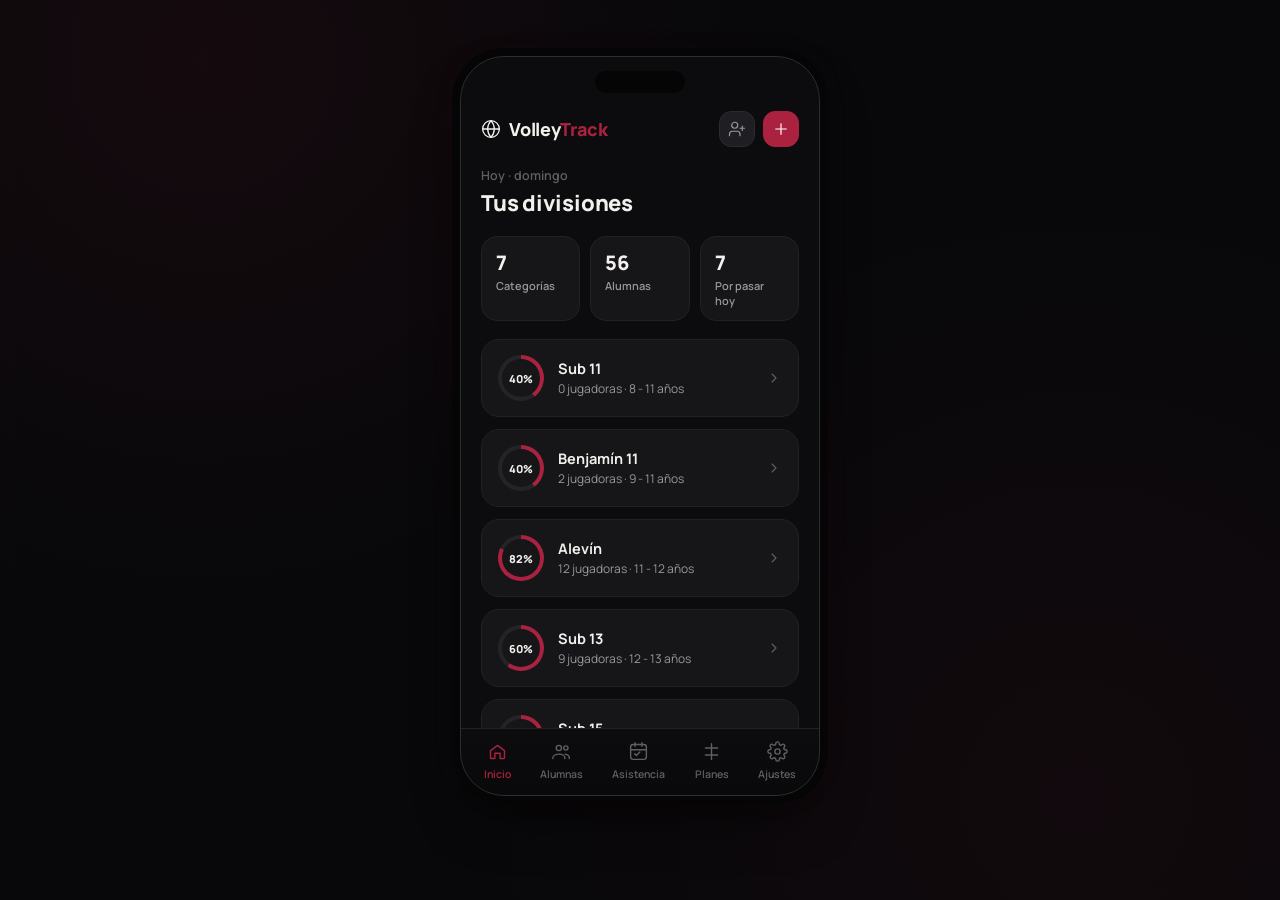
==== android/app/src/main/assets/index.html @ 8ef8320d "feat: setup VolleyTrack web app and Android APK build with GitHub Actions" ====
<!DOCTYPE html>
<html lang="es">
<head>
  <meta charset="UTF-8" />
  <meta name="viewport" content="width=device-width, initial-scale=1.0, maximum-scale=1.0, user-scalable=no, viewport-fit=cover" />
  <title>VolleyTrack — Control de Vóley</title>
  
  <meta name="theme-color" content="#0c0c0e" />
  <meta name="apple-mobile-web-app-capable" content="yes" />
  <meta name="apple-mobile-web-app-status-bar-style" content="black-translucent" />
  <meta name="mobile-web-app-capable" content="yes" />
  <meta name="application-name" content="VolleyTrack" />

  <!-- Google Fonts: Manrope -->
  <link rel="preconnect" href="https://fonts.googleapis.com">
  <link rel="preconnect" href="https://fonts.gstatic.com" crossorigin>
  <link href="https://fonts.googleapis.com/css2?family=Manrope:wght@400;500;600;700;800&display=swap" rel="stylesheet">

  <link rel="manifest" href="manifest.json?v=4" />
  <link rel="icon" type="image/svg+xml" href="data:image/svg+xml,<svg xmlns='http://www.w3.org/2000/svg' viewBox='0 0 100 100'><circle cx='50' cy='50' r='48' fill='%23aa223f'/><circle cx='50' cy='50' r='38' fill='none' stroke='%23ffffff' stroke-width='6'/><path d='M20,50 Q50,20 80,50' fill='none' stroke='%23ffffff' stroke-width='5'/><path d='M20,50 Q50,80 80,50' fill='none' stroke='%23ffffff' stroke-width='5'/></svg>" />

  <!-- Estilos con versionado anti-caché v4 -->
  <link rel="stylesheet" href="css/styles.css?v=4" />
</head>
<body>
  <div class="phone" id="appRoot">
    <!-- Notch y Statusbar del diseño -->
    <div class="notch"></div>
    <div class="statusbar"></div>

    <!-- Topbar -->
    <header class="app-topbar">
      <div class="topbar-brand">
        <svg class="icon brand-svg-icon" viewBox="0 0 24 24"><circle cx="12" cy="12" r="10"/><path d="M12 2a15.3 15.3 0 0 1 4 10 15.3 15.3 0 0 1-4 10 15.3 15.3 0 0 1-4-10 15.3 15.3 0 0 1 4-10z"/><path d="M2 12h20"/></svg>
        <div>Volley<span>Track</span></div>
      </div>
      <div class="topbar-actions">
        <button class="top-action-btn" id="btnQuickAddAlumna" title="Añadir Alumna">
          <svg class="icon" viewBox="0 0 24 24" width="18" height="18"><path d="M16 21v-2a4 4 0 0 0-4-4H6a4 4 0 0 0-4 4v2"/><circle cx="9" cy="7" r="4"/><line x1="19" y1="8" x2="19" y2="14"/><line x1="22" y1="11" x2="16" y2="11"/></svg>
        </button>
        <button class="top-action-btn highlight" id="btnNewDivisionHeader" title="Nueva Sub / Categoría">
          <svg class="icon" viewBox="0 0 24 24" width="18" height="18"><line x1="12" y1="5" x2="12" y2="19"/><line x1="5" y1="12" x2="19" y2="12"/></svg>
        </button>
      </div>
    </header>

    <!-- Main Content View -->
    <main class="app-content" id="appContent">
      <!-- Contenido dinámico renderizado por app.js -->
    </main>

    <!-- Bottom Nav -->
    <nav class="bottom-nav">
      <button class="nav-item active" data-tab="divisions">
        <svg class="icon" viewBox="0 0 24 24"><path d="M4 11l8-6 8 6v8a1 1 0 0 1-1 1h-4v-6H9v6H5a1 1 0 0 1-1-1z"/></svg>
        <span>Inicio</span>
      </button>
      <button class="nav-item" data-tab="students">
        <svg class="icon" viewBox="0 0 24 24"><circle cx="9" cy="8" r="3"/><path d="M2 20c0-3 3-5 7-5s7 2 7 5"/><circle cx="17" cy="8" r="2.4"/><path d="M16 15c2.8.3 5 2 5 5"/></svg>
        <span>Alumnas</span>
      </button>
      <button class="nav-item" data-tab="attendance">
        <svg class="icon" viewBox="0 0 24 24"><rect x="3" y="4" width="18" height="17" rx="3"/><path d="M8 2v4M16 2v4M3 10h18"/><path d="M7.5 14.5l2 2 4-4"/></svg>
        <span>Asistencia</span>
      </button>
      <button class="nav-item" data-tab="exercises">
        <svg class="icon" viewBox="0 0 24 24"><path d="M12 3v18M5 8h14M5 16h14"/></svg>
        <span>Planes</span>
      </button>
      <button class="nav-item" data-tab="settings">
        <svg class="icon" viewBox="0 0 24 24"><circle cx="12" cy="12" r="3"/><path d="M19.4 15a1.65 1.65 0 0 0 .33 1.82l.06.06a2 2 0 0 1 0 2.83 2 2 0 0 1-2.83 0l-.06-.06a1.65 1.65 0 0 0-1.82-.33 1.65 1.65 0 0 0-1 1.51V21a2 2 0 0 1-2 2 2 2 0 0 1-2-2v-.09A1.65 1.65 0 0 0 9 19.4a1.65 1.65 0 0 0-1.82.33l-.06.06a2 2 0 0 1-2.83 0 2 2 0 0 1 0-2.83l.06-.06a1.65 1.65 0 0 0 .33-1.82 1.65 1.65 0 0 0-1.51-1H3a2 2 0 0 1-2-2 2 2 0 0 1 2-2h.09A1.65 1.65 0 0 0 4.6 9a1.65 1.65 0 0 0-.33-1.82l-.06-.06a2 2 0 0 1 0-2.83 2 2 0 0 1 2.83 0l.06.06a1.65 1.65 0 0 0 1.82.33H9a1.65 1.65 0 0 0 1-1.51V3a2 2 0 0 1 2-2 2 2 0 0 1 2 2v.09a1.65 1.65 0 0 0 1 1.51 1.65 1.65 0 0 0 1.82-.33l.06-.06a2 2 0 0 1 2.83 0 2 2 0 0 1 0 2.83l-.06.06a1.65 1.65 0 0 0-.33 1.82V9a1.65 1.65 0 0 0 1.51 1H21a2 2 0 0 1 2 2 2 2 0 0 1-2 2h-.09a1.65 1.65 0 0 0-1.51 1z"/></svg>
        <span>Ajustes</span>
      </button>
    </nav>
  </div>

  <script type="module" src="js/app.js?v=4"></script>
</body>
</html>
---- android/app/src/main/assets/css/styles.css ----
/* ==========================================================================
   VOLLEYTRACK — DISEÑO EXACTO DE VOLLEYTRACK-DISENO.HTML
   Fuente: Manrope
   Paleta: --bg: #0c0c0e, --surface: #161619, --wine: #aa223f, etc.
   ========================================================================== */

@import url('https://fonts.googleapis.com/css2?family=Manrope:wght@400;500;600;700;800&display=swap');

:root {
  --bg: #0c0c0e;
  --page: #08080a;
  --surface: #161619;
  --surface-2: #1e1e23;
  --surface-3: #232328;
  --border: #2a2a2f;
  --border-soft: #212126;
  --text: #f3f1ee;
  --text-muted: #98979e;
  --text-faint: #5f5f66;
  --wine: #aa223f;
  --wine-deep: #78152a;
  --wine-soft: rgba(170, 34, 63, 0.16);
  --wine-glow: rgba(170, 34, 63, 0.35);
  --radius-lg: 26px;
  --radius-md: 18px;
  --radius-sm: 12px;

  --bottom-bar-height: 66px;
  --safe-bottom: env(safe-area-inset-bottom, 0px);
}

*, *::before, *::after {
  box-sizing: border-box;
  margin: 0;
  padding: 0;
  -webkit-tap-highlight-color: transparent;
}

html, body {
  width: 100%;
  height: 100%;
  background: var(--page);
  background-image:
    radial-gradient(circle at 15% 8%, rgba(170, 34, 63, 0.08), transparent 40%),
    radial-gradient(circle at 85% 90%, rgba(170, 34, 63, 0.06), transparent 45%);
  font-family: 'Manrope', sans-serif;
  color: var(--text);
  -webkit-font-smoothing: antialiased;
  overflow-x: hidden;
  padding: 36px 16px 60px;
  display: flex;
  align-items: center;
  justify-content: center;
  min-height: 100vh;
}

/* Teléfono idéntico a volleytrack-diseno.html */
.phone {
  width: 100%;
  max-width: 360px;
  height: 740px;
  max-height: 92vh;
  background: var(--bg);
  border-radius: 44px;
  border: 1px solid #2c2c31;
  box-shadow:
    0 0 0 8px #050506,
    0 30px 60px -20px rgba(0, 0, 0, 0.7),
    0 0 40px -10px rgba(170, 34, 63, 0.12);
  position: relative;
  overflow: hidden;
  display: flex;
  flex-direction: column;
}

.notch {
  position: absolute;
  top: 14px;
  left: 50%;
  transform: translateX(-50%);
  width: 90px;
  height: 22px;
  background: #050506;
  border-radius: 20px;
  z-index: 30;
}

.statusbar {
  height: 46px;
  flex: 0 0 auto;
}

@media (max-width: 480px) {
  body {
    padding: 0;
  }
  .phone {
    max-width: 100%;
    height: 100vh;
    max-height: none;
    border-radius: 0;
    border: none;
    box-shadow: none;
  }
  .notch {
    display: none;
  }
  .statusbar {
    height: 12px;
  }
}

/* Barra Superior / Header */
.app-topbar {
  display: flex;
  align-items: center;
  justify-content: space-between;
  padding: 8px 20px 10px;
  background: var(--bg);
  flex: 0 0 auto;
  z-index: 25;
}

.topbar-brand {
  display: flex;
  align-items: center;
  gap: 8px;
  font-size: 18px;
  font-weight: 800;
  letter-spacing: -0.01em;
  color: var(--text);
}

.topbar-brand span {
  color: var(--wine);
}

.brand-svg-icon {
  width: 20px;
  height: 20px;
  color: var(--text);
}

.topbar-actions {
  display: flex;
  align-items: center;
  gap: 8px;
}

.top-action-btn {
  width: 36px;
  height: 36px;
  border-radius: var(--radius-sm);
  background: var(--surface-2);
  border: 1px solid var(--border);
  color: var(--text-muted);
  display: flex;
  align-items: center;
  justify-content: center;
  cursor: pointer;
  transition: all 0.15s ease;
}

.top-action-btn:active {
  transform: scale(0.95);
  background: var(--surface-3);
  color: var(--text);
}

.top-action-btn.highlight {
  background: var(--wine);
  border-color: var(--wine);
  color: #fff;
}

/* Contenedor Principal de Vistas */
.app-content {
  flex: 1;
  display: flex;
  flex-direction: column;
  padding: 10px 20px calc(var(--bottom-bar-height) + 20px + var(--safe-bottom));
  overflow-y: auto;
  -webkit-overflow-scrolling: touch;
}

/* ==========================================================================
   TIPOGRAFÍA Y HEADERS DE PANTALLA (.screen-head)
   ========================================================================== */

.screen-head {
  margin-bottom: 18px;
}

.screen-head .greet {
  color: var(--text-faint);
  font-size: 12.5px;
  font-weight: 600;
  margin-bottom: 4px;
}

.screen-head h2, .screen-head h1 {
  font-size: 22px;
  font-weight: 800;
  margin: 0;
  letter-spacing: -0.01em;
  color: var(--text);
}

.screen-head-row {
  display: flex;
  align-items: flex-end;
  justify-content: space-between;
  gap: 12px;
}

svg.icon {
  stroke: currentColor;
  fill: none;
  stroke-width: 1.6;
  stroke-linecap: round;
  stroke-linejoin: round;
  flex-shrink: 0;
}

/* ==========================================================================
   BOTONES Y ELEMENTOS PILL
   ========================================================================== */

.btn-primary {
  background: linear-gradient(180deg, var(--wine), var(--wine-deep));
  color: #f7e9ec;
  border: none;
  border-radius: 16px;
  padding: 14px 18px;
  font-family: inherit;
  font-weight: 700;
  font-size: 14px;
  display: flex;
  align-items: center;
  justify-content: center;
  gap: 8px;
  box-shadow: 0 8px 20px -8px var(--wine-glow);
  cursor: pointer;
  transition: all 0.15s ease;
}

.btn-primary:active {
  transform: scale(0.98);
  filter: brightness(1.1);
}

.btn-ghost {
  background: var(--surface-2);
  color: var(--text);
  border: 1px solid var(--border);
  border-radius: 16px;
  padding: 11px 14px;
  font-family: inherit;
  font-weight: 600;
  font-size: 13px;
  display: inline-flex;
  align-items: center;
  justify-content: center;
  gap: 6px;
  cursor: pointer;
  transition: all 0.15s ease;
}

.btn-ghost:active {
  background: var(--surface-3);
}

.btn-sm-ghost {
  background: var(--surface-2);
  color: var(--text-muted);
  border: 1px solid var(--border-soft);
  border-radius: 10px;
  padding: 6px 12px;
  font-family: inherit;
  font-size: 12px;
  font-weight: 600;
  cursor: pointer;
}

.btn-sm-ghost:hover {
  color: var(--text);
}

/* ==========================================================================
   PANTALLA 1: DIVISIONES (STAT-STRIP & DIV-CARD)
   ========================================================================== */

.stat-strip {
  display: flex;
  gap: 10px;
  margin-bottom: 18px;
}

.stat-chip {
  flex: 1;
  background: var(--surface);
  border: 1px solid var(--border-soft);
  border-radius: 16px;
  padding: 12px 14px;
  text-align: left;
}

.stat-chip .num {
  font-size: 20px;
  font-weight: 800;
  color: var(--text);
}

.stat-chip .lab {
  font-size: 11px;
  color: var(--text-muted);
  font-weight: 600;
  margin-top: 2px;
}

.div-card {
  background: var(--surface);
  border: 1px solid var(--border-soft);
  border-radius: var(--radius-md);
  padding: 15px 16px;
  display: flex;
  align-items: center;
  gap: 14px;
  margin-bottom: 12px;
  cursor: pointer;
  transition: border-color 0.15s ease, transform 0.12s ease;
}

.div-card:hover {
  border-color: var(--border);
}

.div-card:active {
  transform: scale(0.99);
}

.div-ring {
  width: 46px;
  height: 46px;
  border-radius: 50%;
  flex: 0 0 auto;
  display: flex;
  align-items: center;
  justify-content: center;
  background: conic-gradient(var(--wine) var(--pct, 70%), var(--surface-3) 0);
  position: relative;
}

.div-ring::after {
  content: '';
  position: absolute;
  inset: 4px;
  background: var(--surface);
  border-radius: 50%;
}

.div-ring span {
  position: relative;
  z-index: 2;
  font-size: 11px;
  font-weight: 800;
  color: var(--text);
}

.div-info {
  flex: 1;
  min-width: 0;
}

.div-info .name {
  font-size: 14.5px;
  font-weight: 700;
  color: var(--text);
}

.div-info .sub {
  font-size: 12px;
  color: var(--text-muted);
  margin-top: 2px;
}

.chev {
  color: var(--text-faint);
}

/* ==========================================================================
   PANTALLA 2: ALUMNAS (SEARCH, CHIPS, PLAYER-ROW, AVATAR)
   ========================================================================== */

.search-bar {
  display: flex;
  align-items: center;
  gap: 10px;
  background: var(--surface);
  border: 1px solid var(--border-soft);
  border-radius: 16px;
  padding: 11px 14px;
  margin-bottom: 14px;
  color: var(--text-faint);
}

.search-bar input {
  all: unset;
  color: var(--text);
  font-family: inherit;
  font-size: 13.5px;
  flex: 1;
}

.search-bar input::placeholder {
  color: var(--text-faint);
}

.chip-row {
  display: flex;
  gap: 8px;
  margin-bottom: 16px;
  overflow-x: auto;
  padding-bottom: 2px;
  scrollbar-width: none;
}

.chip-row::-webkit-scrollbar {
  display: none;
}

.chip {
  flex: 0 0 auto;
  font-size: 12px;
  font-weight: 700;
  padding: 7px 13px;
  border-radius: 20px;
  border: 1px solid var(--border);
  color: var(--text-muted);
  white-space: nowrap;
  background: transparent;
  cursor: pointer;
  transition: all 0.15s ease;
}

.chip.active {
  background: var(--wine-soft);
  border-color: var(--wine);
  color: #f0c9d1;
}

.player-row {
  display: flex;
  align-items: center;
  gap: 12px;
  padding: 11px 4px;
  border-bottom: 1px solid var(--border-soft);
  cursor: pointer;
}

.player-row:last-child {
  border-bottom: none;
}

.avatar {
  width: 40px;
  height: 40px;
  border-radius: 12px;
  background: var(--surface-2);
  border: 1px solid var(--border);
  display: flex;
  align-items: center;
  justify-content: center;
  font-size: 13px;
  font-weight: 800;
  color: var(--text-muted);
  flex: 0 0 auto;
  letter-spacing: 0.02em;
}

.player-info {
  flex: 1;
  min-width: 0;
}

.player-info .pname {
  font-size: 13.5px;
  font-weight: 700;
  color: var(--text);
  white-space: nowrap;
  overflow: hidden;
  text-overflow: ellipsis;
}

.player-info .ptag {
  font-size: 11.5px;
  color: var(--text-muted);
  margin-top: 1px;
}

.dorsal {
  font-size: 11px;
  font-weight: 800;
  color: var(--wine);
  background: var(--wine-soft);
  padding: 3px 8px;
  border-radius: 8px;
  flex: 0 0 auto;
}

/* ==========================================================================
   PANTALLA 3: ASISTENCIA (DATE-NAV, MARK-ALL, ATT-ROW, SEG)
   ========================================================================== */

.date-nav {
  display: flex;
  align-items: center;
  justify-content: space-between;
  margin-bottom: 16px;
}

.date-nav .day {
  font-size: 14px;
  font-weight: 700;
  color: var(--text);
}

.date-nav button {
  width: 32px;
  height: 32px;
  border-radius: 10px;
  background: var(--surface-2);
  border: 1px solid var(--border);
  color: var(--text-muted);
  display: flex;
  align-items: center;
  justify-content: center;
  cursor: pointer;
}

.date-nav button:active {
  background: var(--surface-3);
  color: var(--text);
}

.mark-all {
  width: 100%;
  margin-bottom: 16px;
}

.att-row {
  display: flex;
  align-items: center;
  gap: 12px;
  padding: 10px 4px;
  border-bottom: 1px solid var(--border-soft);
}

.att-row:last-child {
  border-bottom: none;
}

.seg {
  display: flex;
  gap: 4px;
  background: var(--surface-2);
  padding: 3px;
  border-radius: 12px;
  border: 1px solid var(--border-soft);
  flex: 0 0 auto;
}

.seg button {
  width: 26px;
  height: 26px;
  border-radius: 8px;
  border: none;
  background: transparent;
  color: var(--text-faint);
  font-size: 11px;
  font-weight: 800;
  font-family: inherit;
  cursor: pointer;
  display: flex;
  align-items: center;
  justify-content: center;
  transition: all 0.1s ease;
}

.seg button.sel {
  background: var(--wine);
  color: #f7e9ec;
}

/* ==========================================================================
   PANTALLA 4: PLANES / CALIFICACIÓN (FUND-TABS, RATE-ROW, STEPPER, HONOR-CARD)
   ========================================================================== */

.fund-tabs {
  display: flex;
  gap: 8px;
  overflow-x: auto;
  margin-bottom: 16px;
  padding-bottom: 2px;
  scrollbar-width: none;
}

.fund-tabs::-webkit-scrollbar {
  display: none;
}

.fund-tab {
  flex: 0 0 auto;
  padding: 8px 14px;
  border-radius: 14px;
  font-size: 12px;
  font-weight: 700;
  border: 1px solid var(--border);
  color: var(--text-muted);
  white-space: nowrap;
  background: transparent;
  cursor: pointer;
}

.fund-tab.active {
  background: var(--wine);
  color: #fbe9ec;
  border-color: var(--wine);
}

.rate-row {
  display: flex;
  align-items: center;
  gap: 10px;
  padding: 10px 2px;
  border-bottom: 1px solid var(--border-soft);
}

.rate-row:last-child {
  border-bottom: none;
}

.stepper {
  display: flex;
  align-items: center;
  gap: 8px;
  background: var(--surface-2);
  border: 1px solid var(--border-soft);
  border-radius: 12px;
  padding: 5px 6px;
  flex: 0 0 auto;
}

.stepper button {
  width: 22px;
  height: 22px;
  border-radius: 7px;
  border: none;
  background: var(--surface-3);
  color: var(--text);
  font-weight: 800;
  font-size: 13px;
  font-family: inherit;
  cursor: pointer;
  display: flex;
  align-items: center;
  justify-content: center;
}

.stepper button:active {
  background: var(--border);
}

.stepper .val {
  font-size: 13px;
  font-weight: 800;
  min-width: 18px;
  text-align: center;
  color: var(--text);
}

.honor-card {
  margin-top: 18px;
  margin-bottom: 16px;
  background: linear-gradient(135deg, var(--wine-soft), transparent 70%);
  border: 1px solid var(--wine-deep);
  border-radius: var(--radius-md);
  padding: 14px 16px;
  display: flex;
  align-items: center;
  gap: 12px;
}

.honor-card .badge {
  width: 38px;
  height: 38px;
  border-radius: 11px;
  background: var(--wine);
  display: flex;
  align-items: center;
  justify-content: center;
  flex: 0 0 auto;
  color: #f7e9ec;
}

.honor-card .htext .h1 {
  font-size: 11.5px;
  color: var(--text-muted);
  font-weight: 700;
}

.honor-card .htext .h2 {
  font-size: 14px;
  font-weight: 800;
  margin-top: 1px;
  color: var(--text);
}

/* ==========================================================================
   BOTTOM NAV (.bottom-nav)
   ========================================================================== */

.bottom-nav {
  flex: 0 0 auto;
  margin-top: auto;
  width: 100%;
  display: flex;
  justify-content: space-around;
  align-items: center;
  padding: 12px 8px calc(14px + var(--safe-bottom));
  border-top: 1px solid var(--border-soft);
  background: linear-gradient(180deg, transparent, rgba(0, 0, 0, 0.25));
  z-index: 30;
}

.nav-item {
  display: flex;
  flex-direction: column;
  align-items: center;
  gap: 5px;
  color: var(--text-faint);
  background: transparent;
  border: none;
  cursor: pointer;
  font-family: inherit;
  transition: color 0.15s ease;
}

.nav-item.active {
  color: var(--wine);
}

.nav-item svg {
  width: 21px;
  height: 21px;
}

.nav-item span {
  font-size: 10.5px;
  font-weight: 600;
}

/* ==========================================================================
   MODALES Y FORMULARIOS (BOTTOM SHEET)
   ========================================================================== */

.modal-overlay {
  position: fixed;
  top: 0;
  left: 0;
  width: 100vw;
  height: 100vh;
  background: rgba(0, 0, 0, 0.75);
  backdrop-filter: blur(6px);
  -webkit-backdrop-filter: blur(6px);
  z-index: 100;
  display: flex;
  align-items: flex-end;
  justify-content: center;
}

.modal-sheet {
  background: var(--surface);
  border-top: 1px solid var(--border);
  border-radius: var(--radius-lg) var(--radius-lg) 0 0;
  width: 100%;
  max-width: 440px;
  max-height: 88vh;
  overflow-y: auto;
  padding: 20px 20px calc(24px + var(--safe-bottom));
  box-shadow: 0 -10px 40px rgba(0, 0, 0, 0.8);
}

.modal-header {
  display: flex;
  align-items: flex-start;
  justify-content: space-between;
  margin-bottom: 16px;
}

.modal-title {
  font-size: 18px;
  font-weight: 800;
  color: var(--text);
}

.modal-subtitle {
  font-size: 12px;
  color: var(--text-muted);
  margin-top: 2px;
}

.modal-close-btn {
  background: transparent;
  border: none;
  color: var(--text-muted);
  font-size: 22px;
  line-height: 1;
  cursor: pointer;
}

.modal-form {
  display: flex;
  flex-direction: column;
  gap: 12px;
}

.form-group {
  display: flex;
  flex-direction: column;
  gap: 5px;
}

.form-group label {
  font-size: 12px;
  font-weight: 600;
  color: var(--text-muted);
}

.form-group input, .form-group select, .form-group textarea {
  padding: 11px 14px;
  background: var(--surface-2);
  border: 1px solid var(--border);
  border-radius: var(--radius-sm);
  color: var(--text);
  font-family: inherit;
  font-size: 13.5px;
}

.form-group input:focus, .form-group select:focus, .form-group textarea:focus {
  border-color: var(--wine);
  outline: none;
}

.form-row {
  display: flex;
  gap: 10px;
}

.form-group.half {
  flex: 1;
}

.modal-footer {
  display: flex;
  align-items: center;
  justify-content: flex-end;
  gap: 10px;
  margin-top: 14px;
  padding-top: 14px;
  border-top: 1px solid var(--border-soft);
}

/* Toast */
.app-toast {
  position: fixed;
  top: 16px;
  left: 50%;
  transform: translateX(-50%) translateY(-20px);
  background: var(--surface-2);
  border: 1px solid var(--border);
  color: var(--text);
  padding: 8px 16px;
  border-radius: 20px;
  font-size: 12.5px;
  font-weight: 600;
  opacity: 0;
  pointer-events: none;
  transition: all 0.2s ease;
  z-index: 200;
}

.app-toast.show {
  opacity: 1;
  transform: translateX(-50%) translateY(0);
}

.app-toast.toast-success {
  border-color: var(--wine);
  background: var(--wine-deep);
  color: #fce8eb;
}
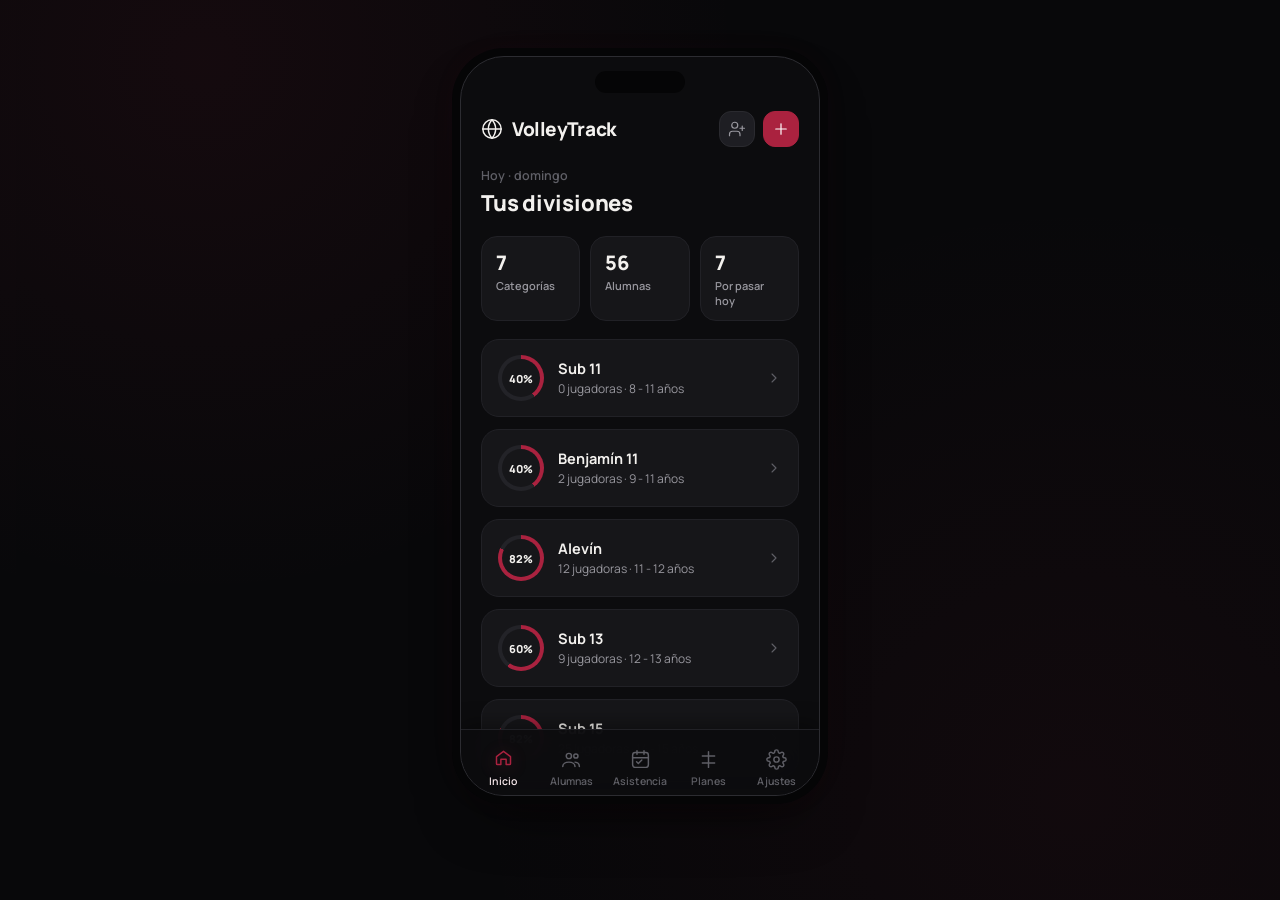
==== commit 9c29d8bb: "fix(ui): enhance mobile ergonomics, bottom navigation bar, and tap targets according to design skill" ====
--- a/android/app/src/main/assets/index.html
+++ b/android/app/src/main/assets/index.html
@@ -32,7 +32,7 @@
     <header class="app-topbar">
       <div class="topbar-brand">
         <svg class="icon brand-svg-icon" viewBox="0 0 24 24"><circle cx="12" cy="12" r="10"/><path d="M12 2a15.3 15.3 0 0 1 4 10 15.3 15.3 0 0 1-4 10 15.3 15.3 0 0 1-4-10 15.3 15.3 0 0 1 4-10z"/><path d="M2 12h20"/></svg>
-        <div>Volley<span>Track</span></div>
+        <div>VolleyTrack</div>
       </div>
       <div class="topbar-actions">
         <button class="top-action-btn" id="btnQuickAddAlumna" title="Añadir Alumna">
--- a/android/app/src/main/assets/css/styles.css
+++ b/android/app/src/main/assets/css/styles.css
@@ -90,23 +90,36 @@
   flex: 0 0 auto;
 }
 
-@media (max-width: 480px) {
-  body {
+@media (max-width: 600px), (display-mode: standalone) {
+  html, body {
     padding: 0;
+    margin: 0;
+    width: 100vw;
+    height: 100dvh;
+    min-height: 100dvh;
+    overflow: hidden;
+    background: var(--bg);
   }
   .phone {
     max-width: 100%;
-    height: 100vh;
+    width: 100%;
+    height: 100dvh;
     max-height: none;
     border-radius: 0;
     border: none;
     box-shadow: none;
   }
   .notch {
-    display: none;
+    display: none !important;
   }
   .statusbar {
-    height: 12px;
+    display: none !important;
+  }
+  .app-topbar {
+    padding: max(12px, env(safe-area-inset-top, 12px)) 18px 12px;
+  }
+  .app-content {
+    padding: 10px 16px calc(var(--bottom-bar-height) + env(safe-area-inset-bottom, 12px) + 24px);
   }
 }
 
@@ -124,21 +137,17 @@
 .topbar-brand {
   display: flex;
   align-items: center;
-  gap: 8px;
-  font-size: 18px;
+  gap: 9px;
+  font-size: 19px;
   font-weight: 800;
-  letter-spacing: -0.01em;
-  color: var(--text);
-}
-
-.topbar-brand span {
-  color: var(--wine);
+  letter-spacing: -0.02em;
+  color: var(--text);
 }
 
 .brand-svg-icon {
-  width: 20px;
-  height: 20px;
-  color: var(--text);
+  width: 22px;
+  height: 22px;
+  stroke: var(--wine);
 }
 
 .topbar-actions {
@@ -562,34 +571,41 @@
 
 .seg {
   display: flex;
-  gap: 4px;
+  gap: 5px;
   background: var(--surface-2);
-  padding: 3px;
-  border-radius: 12px;
+  padding: 4px;
+  border-radius: 14px;
   border: 1px solid var(--border-soft);
   flex: 0 0 auto;
 }
 
 .seg button {
-  width: 26px;
-  height: 26px;
-  border-radius: 8px;
+  min-width: 36px;
+  height: 36px;
+  border-radius: 10px;
   border: none;
   background: transparent;
-  color: var(--text-faint);
-  font-size: 11px;
+  color: var(--text-muted);
+  font-size: 13px;
   font-weight: 800;
   font-family: inherit;
   cursor: pointer;
   display: flex;
   align-items: center;
   justify-content: center;
-  transition: all 0.1s ease;
+  transition: all 0.15s cubic-bezier(0.4, 0, 0.2, 1);
+  -webkit-tap-highlight-color: transparent;
+  user-select: none;
 }
 
 .seg button.sel {
   background: var(--wine);
   color: #f7e9ec;
+  box-shadow: 0 4px 12px -2px var(--wine-glow);
+}
+
+.seg button:active {
+  transform: scale(0.92);
 }
 
 /* ==========================================================================
@@ -647,35 +663,40 @@
   background: var(--surface-2);
   border: 1px solid var(--border-soft);
   border-radius: 12px;
-  padding: 5px 6px;
+  padding: 4px 6px;
   flex: 0 0 auto;
 }
 
 .stepper button {
-  width: 22px;
-  height: 22px;
-  border-radius: 7px;
+  width: 34px;
+  height: 34px;
+  border-radius: 8px;
   border: none;
   background: var(--surface-3);
   color: var(--text);
   font-weight: 800;
-  font-size: 13px;
+  font-size: 16px;
   font-family: inherit;
   cursor: pointer;
   display: flex;
   align-items: center;
   justify-content: center;
+  transition: all 0.12s ease;
+  user-select: none;
+  -webkit-tap-highlight-color: transparent;
 }
 
 .stepper button:active {
-  background: var(--border);
+  background: var(--wine);
+  color: #fff;
+  transform: scale(0.92);
 }
 
 .stepper .val {
-  font-size: 13px;
+  min-width: 34px;
+  text-align: center;
+  font-size: 14.5px;
   font-weight: 800;
-  min-width: 18px;
-  text-align: center;
   color: var(--text);
 }
 
@@ -900,3 +921,88 @@
   background: var(--wine-deep);
   color: #fce8eb;
 }
+
+/* ==========================================================================
+   BARRA DE NAVEGACIÓN INFERIOR (BOTTOM NAV) — DISEÑO ERGONÓMICO MÓVIL
+   ========================================================================== */
+.bottom-nav {
+  position: absolute;
+  bottom: 0;
+  left: 0;
+  right: 0;
+  height: calc(var(--bottom-bar-height) + var(--safe-bottom));
+  padding-bottom: var(--safe-bottom);
+  background: rgba(12, 12, 14, 0.95);
+  backdrop-filter: blur(20px);
+  -webkit-backdrop-filter: blur(20px);
+  border-top: 1px solid var(--border-soft);
+  display: flex;
+  align-items: center;
+  justify-content: space-around;
+  z-index: 50;
+  box-shadow: 0 -4px 20px rgba(0, 0, 0, 0.4);
+}
+
+@media (max-width: 600px), (display-mode: standalone) {
+  .bottom-nav {
+    position: fixed;
+    height: auto;
+    min-height: 62px;
+    padding-bottom: max(10px, env(safe-area-inset-bottom, 10px));
+  }
+}
+
+.nav-item {
+  flex: 1;
+  display: flex;
+  flex-direction: column;
+  align-items: center;
+  justify-content: center;
+  gap: 4px;
+  background: transparent;
+  border: none;
+  color: var(--text-faint);
+  font-family: inherit;
+  font-size: 11px;
+  font-weight: 600;
+  padding: 8px 2px;
+  min-height: 50px;
+  cursor: pointer;
+  transition: all 0.15s cubic-bezier(0.4, 0, 0.2, 1);
+  user-select: none;
+  -webkit-user-select: none;
+  -webkit-tap-highlight-color: transparent;
+}
+
+.nav-item svg.icon {
+  width: 21px;
+  height: 21px;
+  stroke: var(--text-faint);
+  stroke-width: 1.7;
+  transition: all 0.18s ease;
+}
+
+.nav-item span {
+  transition: all 0.18s ease;
+  letter-spacing: 0.01em;
+}
+
+.nav-item.active {
+  color: var(--text);
+  font-weight: 700;
+}
+
+.nav-item.active svg.icon {
+  stroke: var(--wine);
+  transform: translateY(-2px);
+  filter: drop-shadow(0 2px 8px var(--wine-glow));
+}
+
+.nav-item.active span {
+  color: #f7e9ec;
+}
+
+.nav-item:active {
+  transform: scale(0.92);
+}
+
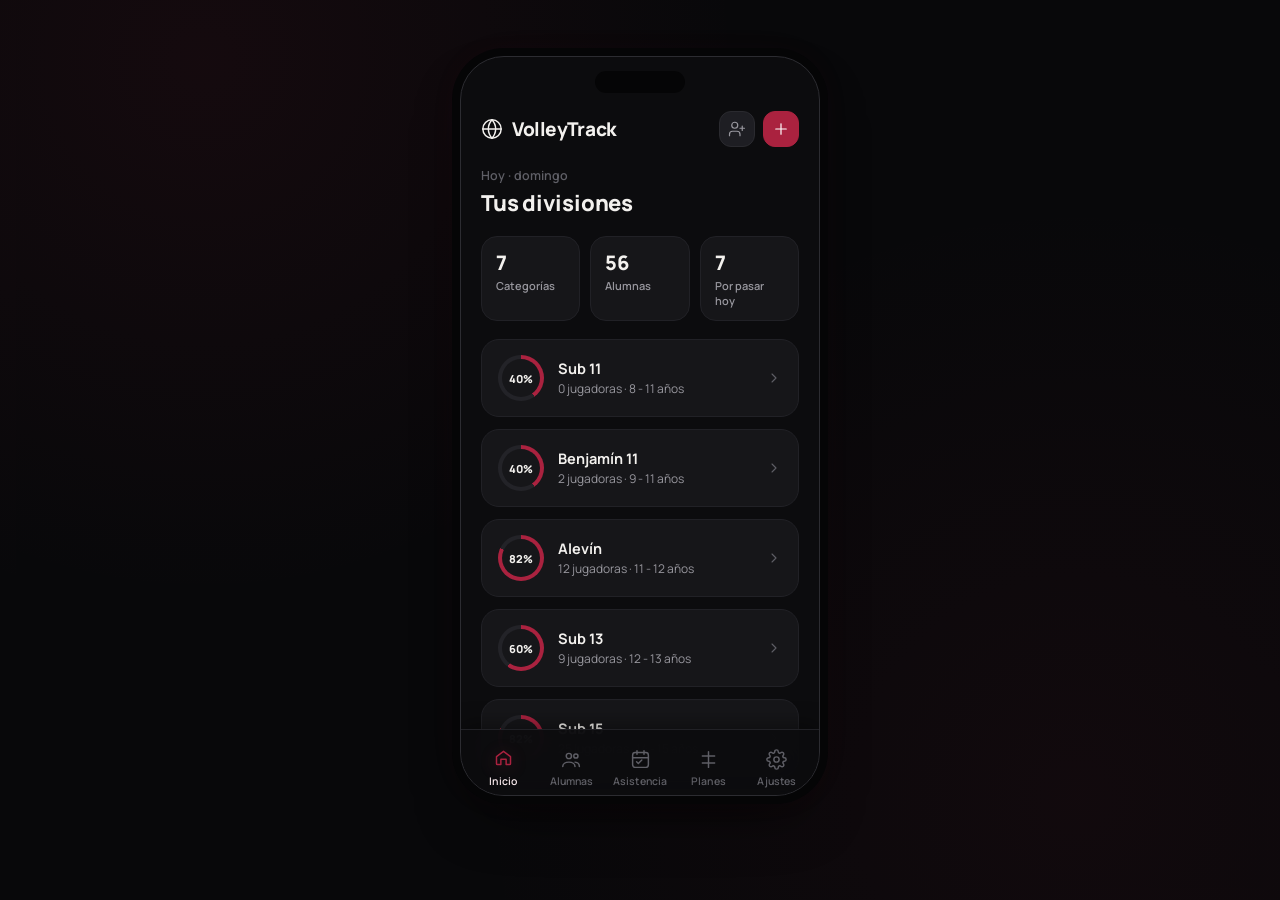
==== commit 63a1af08: "feat(settings): add in-app quick update button and local database backup export/import" ====
--- a/android/app/src/main/assets/index.html
+++ b/android/app/src/main/assets/index.html
@@ -16,11 +16,11 @@
   <link rel="preconnect" href="https://fonts.gstatic.com" crossorigin>
   <link href="https://fonts.googleapis.com/css2?family=Manrope:wght@400;500;600;700;800&display=swap" rel="stylesheet">
 
-  <link rel="manifest" href="manifest.json?v=4" />
+  <link rel="manifest" href="manifest.json?v=5" />
   <link rel="icon" type="image/svg+xml" href="data:image/svg+xml,<svg xmlns='http://www.w3.org/2000/svg' viewBox='0 0 100 100'><circle cx='50' cy='50' r='48' fill='%23aa223f'/><circle cx='50' cy='50' r='38' fill='none' stroke='%23ffffff' stroke-width='6'/><path d='M20,50 Q50,20 80,50' fill='none' stroke='%23ffffff' stroke-width='5'/><path d='M20,50 Q50,80 80,50' fill='none' stroke='%23ffffff' stroke-width='5'/></svg>" />
 
-  <!-- Estilos con versionado anti-caché v4 -->
-  <link rel="stylesheet" href="css/styles.css?v=4" />
+  <!-- Estilos con versionado anti-caché v5 -->
+  <link rel="stylesheet" href="css/styles.css?v=5" />
 </head>
 <body>
   <div class="phone" id="appRoot">
@@ -74,6 +74,6 @@
     </nav>
   </div>
 
-  <script type="module" src="js/app.js?v=4"></script>
+  <script type="module" src="js/app.js?v=5"></script>
 </body>
 </html>
--- a/android/app/src/main/assets/css/styles.css
+++ b/android/app/src/main/assets/css/styles.css
@@ -1006,3 +1006,121 @@
   transform: scale(0.92);
 }
 
+/* ==========================================================================
+   PANTALLA DE AJUSTES Y ACTUALIZACIÓN RÁPIDA
+   ========================================================================== */
+.settings-section {
+  background: var(--surface);
+  border: 1px solid var(--border-soft);
+  border-radius: var(--radius-md);
+  padding: 16px;
+  margin-bottom: 14px;
+}
+
+.settings-section.highlight {
+  border-color: rgba(170, 34, 63, 0.35);
+  background: linear-gradient(180deg, rgba(170, 34, 63, 0.08) 0%, var(--surface) 100%);
+  box-shadow: 0 8px 24px -10px var(--wine-glow);
+}
+
+.settings-sec-title {
+  font-size: 11.5px;
+  font-weight: 700;
+  color: var(--wine);
+  letter-spacing: 0.04em;
+  margin-bottom: 12px;
+  display: flex;
+  align-items: center;
+  gap: 6px;
+}
+
+.settings-row {
+  display: flex;
+  align-items: center;
+  justify-content: space-between;
+  padding: 10px 0;
+  border-bottom: 1px solid var(--border-soft);
+}
+
+.settings-row:last-child {
+  border-bottom: none;
+  padding-bottom: 0;
+}
+
+.settings-row-info .title {
+  font-size: 14px;
+  font-weight: 700;
+  color: var(--text);
+}
+
+.settings-row-info .desc {
+  font-size: 12px;
+  color: var(--text-muted);
+  margin-top: 2px;
+}
+
+.badge-version {
+  background: var(--surface-2);
+  border: 1px solid var(--border);
+  color: var(--text);
+  padding: 4px 10px;
+  border-radius: 20px;
+  font-size: 11.5px;
+  font-weight: 700;
+}
+
+.btn-update-action {
+  width: 100%;
+  margin-top: 14px;
+  padding: 13px 16px;
+  border-radius: 14px;
+  background: var(--wine);
+  color: #fff;
+  border: none;
+  font-family: inherit;
+  font-size: 13.5px;
+  font-weight: 700;
+  display: flex;
+  align-items: center;
+  justify-content: center;
+  gap: 8px;
+  cursor: pointer;
+  transition: all 0.15s ease;
+  box-shadow: 0 6px 16px -4px var(--wine-glow);
+}
+
+.btn-update-action:active {
+  transform: scale(0.98);
+  filter: brightness(1.1);
+}
+
+.btn-update-action.loading {
+  opacity: 0.8;
+  pointer-events: none;
+}
+
+.btn-secondary-action {
+  width: 100%;
+  padding: 11px 14px;
+  border-radius: 12px;
+  background: var(--surface-2);
+  border: 1px solid var(--border);
+  color: var(--text);
+  font-family: inherit;
+  font-size: 13px;
+  font-weight: 600;
+  display: flex;
+  align-items: center;
+  justify-content: center;
+  gap: 8px;
+  cursor: pointer;
+  margin-top: 8px;
+  transition: all 0.15s ease;
+}
+
+.btn-secondary-action:active {
+  background: var(--surface-3);
+  transform: scale(0.98);
+}
+
+
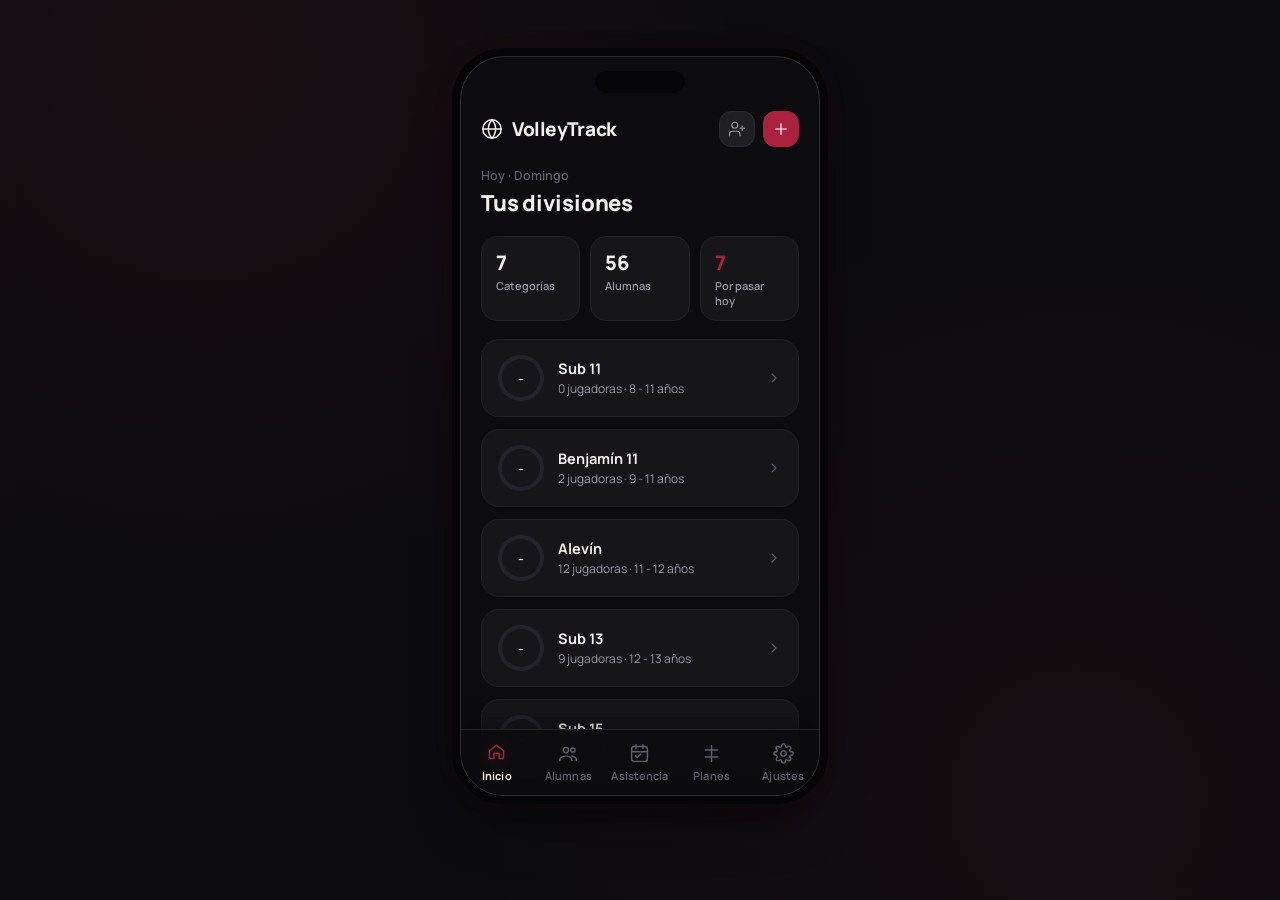
==== commit e8ededff: "feat: custom select sheets, dark datepicker, single-touch modal close, and Excel attendance export" ====
--- a/android/app/src/main/assets/index.html
+++ b/android/app/src/main/assets/index.html
@@ -74,6 +74,7 @@
     </nav>
   </div>
 
-  <script type="module" src="js/app.js?v=5"></script>
+  <script src="js/xlsx.full.min.js"></script>
+  <script type="module" src="js/app.js?v=6"></script>
 </body>
 </html>
--- a/android/app/src/main/assets/css/styles.css
+++ b/android/app/src/main/assets/css/styles.css
@@ -39,7 +39,8 @@
 html, body {
   width: 100%;
   height: 100%;
-  background: var(--page);
+  max-width: 100vw;
+  background: var(--bg);
   background-image:
     radial-gradient(circle at 15% 8%, rgba(170, 34, 63, 0.08), transparent 40%),
     radial-gradient(circle at 85% 90%, rgba(170, 34, 63, 0.06), transparent 45%);
@@ -69,6 +70,7 @@
     0 0 40px -10px rgba(170, 34, 63, 0.12);
   position: relative;
   overflow: hidden;
+  overflow-x: hidden;
   display: flex;
   flex-direction: column;
 }
@@ -189,7 +191,9 @@
   flex-direction: column;
   padding: 10px 20px calc(var(--bottom-bar-height) + 20px + var(--safe-bottom));
   overflow-y: auto;
+  overflow-x: hidden;
   -webkit-overflow-scrolling: touch;
+  max-width: 100%;
 }
 
 /* ==========================================================================
@@ -395,6 +399,86 @@
 
 .chev {
   color: var(--text-faint);
+}
+
+/* Botón ← Volver */
+.btn-back {
+  display: inline-flex;
+  align-items: center;
+  gap: 6px;
+  background: transparent;
+  border: none;
+  color: var(--text-muted);
+  font-family: inherit;
+  font-size: 12px;
+  font-weight: 700;
+  letter-spacing: 0.02em;
+  padding: 0 0 10px;
+  cursor: pointer;
+  transition: color 0.15s ease;
+}
+
+.btn-back:active {
+  color: var(--text);
+}
+
+/* Action tiles — Asistencia / Ejercicios */
+.div-action-row {
+  display: flex;
+  gap: 10px;
+  margin-bottom: 16px;
+}
+
+.btn-action-tile {
+  flex: 1;
+  display: flex;
+  flex-direction: column;
+  align-items: center;
+  justify-content: center;
+  gap: 8px;
+  padding: 16px 10px;
+  background: var(--surface);
+  border: 1px solid var(--border-soft);
+  border-radius: var(--radius-md);
+  color: var(--text-muted);
+  font-family: inherit;
+  font-size: 12.5px;
+  font-weight: 700;
+  cursor: pointer;
+  transition: all 0.15s ease;
+}
+
+.btn-action-tile:active {
+  background: var(--wine-soft);
+  border-color: var(--wine);
+  color: #f0c9d1;
+  transform: scale(0.97);
+}
+
+/* Estado vacío unificado */
+.empty-state {
+  display: flex;
+  flex-direction: column;
+  align-items: center;
+  justify-content: center;
+  gap: 12px;
+  padding: 32px 24px;
+  text-align: center;
+  color: var(--text-faint);
+}
+
+.empty-state svg {
+  opacity: 0.35;
+}
+
+.empty-state p {
+  font-size: 13px;
+  line-height: 1.6;
+  color: var(--text-muted);
+}
+
+.empty-state strong {
+  color: var(--text);
 }
 
 /* ==========================================================================
@@ -518,8 +602,77 @@
 }
 
 /* ==========================================================================
-   PANTALLA 3: ASISTENCIA (DATE-NAV, MARK-ALL, ATT-ROW, SEG)
+   PANTALLA 3: ASISTENCIA (DATE-NAV, SUMMARY STRIP, ATT-ROW, SEG)
    ========================================================================== */
+
+/* Resumen rápido P/A/T/J al tope de la sesión */
+.att-summary-strip {
+  display: flex;
+  gap: 8px;
+  margin-bottom: 14px;
+}
+
+.att-sum-chip {
+  flex: 1;
+  display: flex;
+  flex-direction: column;
+  align-items: center;
+  gap: 2px;
+  padding: 8px 4px;
+  border-radius: 12px;
+  border: 1px solid var(--border-soft);
+  background: var(--surface);
+}
+
+.att-sum-chip .num {
+  font-size: 18px;
+  font-weight: 800;
+  line-height: 1;
+}
+
+.att-sum-chip .lab {
+  font-size: 10px;
+  font-weight: 600;
+  color: var(--text-faint);
+  letter-spacing: 0.02em;
+}
+
+.att-sum-chip.present  { border-color: rgba(74, 222, 128, 0.3); }
+.att-sum-chip.present .num { color: #4ade80; }
+
+.att-sum-chip.absent   { border-color: rgba(170, 34, 63, 0.35); }
+.att-sum-chip.absent .num  { color: var(--wine); }
+
+.att-sum-chip.late     { border-color: rgba(251, 191, 36, 0.3); }
+.att-sum-chip.late .num    { color: #fbbf24; }
+
+.att-sum-chip.justified { border-color: rgba(148, 163, 184, 0.3); }
+.att-sum-chip.justified .num { color: var(--text-muted); }
+
+/* Contenedor scroll de filas de asistencia */
+.att-rows-scroll {
+  overflow-y: auto;
+  flex: 1;
+  margin: 0 -4px;
+  -webkit-overflow-scrolling: touch;
+}
+
+/* Contenedor scroll de filas de ejercicios */
+.ex-rows-scroll {
+  overflow-y: auto;
+  flex: 1;
+  margin: 0 -4px;
+  -webkit-overflow-scrolling: touch;
+}
+
+/* Zonas de sesión (asistencia y ejercicios) necesitan ser flex col */
+#attSessionBox,
+#exSessionBox {
+  display: flex;
+  flex-direction: column;
+  flex: 1;
+  min-height: 0;
+}
 
 .date-nav {
   display: flex;
@@ -737,48 +890,16 @@
   color: var(--text);
 }
 
-/* ==========================================================================
-   BOTTOM NAV (.bottom-nav)
-   ========================================================================== */
-
-.bottom-nav {
-  flex: 0 0 auto;
-  margin-top: auto;
-  width: 100%;
-  display: flex;
-  justify-content: space-around;
-  align-items: center;
-  padding: 12px 8px calc(14px + var(--safe-bottom));
-  border-top: 1px solid var(--border-soft);
-  background: linear-gradient(180deg, transparent, rgba(0, 0, 0, 0.25));
-  z-index: 30;
-}
-
-.nav-item {
-  display: flex;
-  flex-direction: column;
-  align-items: center;
-  gap: 5px;
-  color: var(--text-faint);
-  background: transparent;
-  border: none;
-  cursor: pointer;
-  font-family: inherit;
-  transition: color 0.15s ease;
-}
-
-.nav-item.active {
-  color: var(--wine);
-}
-
-.nav-item svg {
-  width: 21px;
-  height: 21px;
-}
-
-.nav-item span {
-  font-size: 10.5px;
-  font-weight: 600;
+/* .bottom-nav y .nav-item → definidos abajo (bloque único ergonómico móvil) */
+
+/* Animación de entrada entre tabs */
+@keyframes fadeSlideIn {
+  from { opacity: 0; transform: translateY(6px); }
+  to   { opacity: 1; transform: translateY(0); }
+}
+
+.app-content.tab-enter {
+  animation: fadeSlideIn 0.18s cubic-bezier(0.4, 0, 0.2, 1) both;
 }
 
 /* ==========================================================================
@@ -808,6 +929,7 @@
   max-width: 440px;
   max-height: 88vh;
   overflow-y: auto;
+  overflow-x: hidden;
   padding: 20px 20px calc(24px + var(--safe-bottom));
   box-shadow: 0 -10px 40px rgba(0, 0, 0, 0.8);
 }
@@ -832,12 +954,29 @@
 }
 
 .modal-close-btn {
-  background: transparent;
-  border: none;
-  color: var(--text-muted);
-  font-size: 22px;
+  width: 34px;
+  height: 34px;
+  border-radius: 50%;
+  background: var(--surface-2);
+  border: 1px solid var(--border);
+  color: var(--text-muted);
+  font-size: 20px;
   line-height: 1;
   cursor: pointer;
+  display: flex;
+  align-items: center;
+  justify-content: center;
+  touch-action: manipulation;
+  transition: all 0.15s ease;
+  user-select: none;
+  -webkit-tap-highlight-color: transparent;
+  flex-shrink: 0;
+}
+
+.modal-close-btn:active {
+  background: var(--border);
+  color: #ffffff;
+  transform: scale(0.92);
 }
 
 .modal-form {
@@ -866,6 +1005,9 @@
   color: var(--text);
   font-family: inherit;
   font-size: 13.5px;
+  width: 100%;
+  box-sizing: border-box;
+  max-width: 100%;
 }
 
 .form-group input:focus, .form-group select:focus, .form-group textarea:focus {
@@ -876,10 +1018,13 @@
 .form-row {
   display: flex;
   gap: 10px;
+  min-width: 0;
 }
 
 .form-group.half {
   flex: 1;
+  min-width: 0;
+  overflow: hidden;
 }
 
 .modal-footer {
@@ -1123,4 +1268,454 @@
   transform: scale(0.98);
 }
 
-
+/* Transiciones suaves al cerrar modales */
+.modal-overlay.closing {
+  opacity: 0;
+  pointer-events: none;
+}
+.modal-overlay.closing .modal-sheet {
+  transform: translateY(100%);
+  transition: transform 0.15s ease-out;
+}
+
+/* ==========================================================================
+   TRIGGERS PERSONALIZADOS DE FORMULARIO (Select y Date)
+   ========================================================================== */
+.custom-select-trigger,
+.custom-date-trigger {
+  padding: 12px 14px;
+  background: var(--surface-2);
+  border: 1px solid var(--border);
+  border-radius: var(--radius-sm);
+  color: var(--text);
+  font-family: inherit;
+  font-size: 14px;
+  font-weight: 600;
+  display: flex;
+  align-items: center;
+  justify-content: space-between;
+  cursor: pointer;
+  touch-action: manipulation;
+  user-select: none;
+  -webkit-tap-highlight-color: transparent;
+  transition: border-color 0.15s, background 0.15s;
+}
+
+.custom-select-trigger:active,
+.custom-date-trigger:active {
+  border-color: var(--accent);
+  background: rgba(225, 29, 72, 0.06);
+}
+
+.custom-select-trigger .val-text,
+.custom-date-trigger .val-text {
+  flex: 1;
+  white-space: nowrap;
+  overflow: hidden;
+  text-overflow: ellipsis;
+}
+
+.custom-select-trigger .val-placeholder,
+.custom-date-trigger .val-placeholder {
+  color: var(--text-muted);
+  font-weight: 400;
+}
+
+.custom-select-trigger svg,
+.custom-date-trigger svg {
+  color: var(--text-muted);
+  flex-shrink: 0;
+  margin-left: 8px;
+}
+
+/* ==========================================================================
+   SELECT SHEET (Bottom sheet con lista y radio buttons elegantes)
+   ========================================================================== */
+.select-sheet-overlay {
+  z-index: 105;
+}
+
+.sheet-options-list {
+  display: flex;
+  flex-direction: column;
+  gap: 4px;
+  max-height: 60vh;
+  overflow-y: auto;
+  -webkit-overflow-scrolling: touch;
+  padding: 4px 0;
+}
+
+.sheet-option-item {
+  padding: 13px 14px;
+  border-radius: 12px;
+  display: flex;
+  align-items: center;
+  justify-content: space-between;
+  cursor: pointer;
+  touch-action: manipulation;
+  user-select: none;
+  -webkit-tap-highlight-color: transparent;
+  transition: background 0.15s, border-color 0.15s;
+  border: 1px solid transparent;
+}
+
+.sheet-option-item:active {
+  background: var(--surface-2);
+}
+
+.sheet-option-item.selected {
+  background: rgba(225, 29, 72, 0.12);
+  border-color: rgba(225, 29, 72, 0.3);
+}
+
+.sheet-option-item .opt-label {
+  font-size: 15px;
+  font-weight: 600;
+  color: var(--text);
+}
+
+.sheet-option-item.selected .opt-label {
+  color: #ffffff;
+}
+
+.radio-ring {
+  width: 22px;
+  height: 22px;
+  border-radius: 50%;
+  border: 2px solid #52525b;
+  display: flex;
+  align-items: center;
+  justify-content: center;
+  transition: all 0.2s cubic-bezier(0.34, 1.56, 0.64, 1);
+  flex-shrink: 0;
+}
+
+.sheet-option-item.selected .radio-ring {
+  border-color: var(--accent);
+}
+
+.radio-dot {
+  width: 10px;
+  height: 10px;
+  border-radius: 50%;
+  background: var(--accent);
+  opacity: 0;
+  transform: scale(0.4);
+  transition: all 0.2s cubic-bezier(0.34, 1.56, 0.64, 1);
+}
+
+.sheet-option-item.selected .radio-dot {
+  opacity: 1;
+  transform: scale(1);
+}
+
+/* ==========================================================================
+   DATE PICKER SHEET (Calendario oscuro personalizado)
+   ========================================================================== */
+.dp-modal-sheet {
+  max-width: 400px;
+  padding: 0 0 calc(16px + var(--safe-bottom));
+  overflow: hidden;
+}
+
+.dp-header-card {
+  background: linear-gradient(135deg, #18181b 0%, #202024 100%);
+  padding: 16px 20px;
+  border-bottom: 1px solid var(--border);
+}
+
+.dp-header-year {
+  font-size: 13px;
+  font-weight: 700;
+  color: var(--accent);
+  letter-spacing: 0.5px;
+  cursor: pointer;
+  display: inline-block;
+  padding: 2px 6px;
+  border-radius: 4px;
+  background: rgba(225, 29, 72, 0.1);
+  margin-bottom: 4px;
+}
+
+.dp-header-date {
+  font-size: 19px;
+  font-weight: 800;
+  color: #ffffff;
+}
+
+.dp-body {
+  padding: 14px 16px 6px;
+}
+
+.dp-month-nav {
+  display: flex;
+  align-items: center;
+  justify-content: space-between;
+  margin-bottom: 12px;
+}
+
+.dp-nav-btn {
+  background: var(--surface-2);
+  border: 1px solid var(--border);
+  width: 32px;
+  height: 32px;
+  border-radius: 50%;
+  display: flex;
+  align-items: center;
+  justify-content: center;
+  color: var(--text);
+  cursor: pointer;
+  touch-action: manipulation;
+}
+
+.dp-nav-btn:active {
+  background: var(--border);
+  transform: scale(0.92);
+}
+
+.dp-month-label {
+  background: transparent;
+  border: none;
+  font-size: 14.5px;
+  font-weight: 700;
+  color: var(--text);
+  display: flex;
+  align-items: center;
+  cursor: pointer;
+  padding: 5px 10px;
+  border-radius: 8px;
+  touch-action: manipulation;
+}
+
+.dp-month-label:active {
+  background: var(--surface-2);
+}
+
+.dp-year-grid {
+  display: grid;
+  grid-template-columns: repeat(4, 1fr);
+  gap: 8px;
+  max-height: 230px;
+  overflow-y: auto;
+  -webkit-overflow-scrolling: touch;
+  padding: 4px 0 10px;
+}
+
+.dp-year-chip {
+  padding: 10px 4px;
+  background: var(--surface-2);
+  border: 1px solid var(--border);
+  border-radius: 10px;
+  font-size: 13.5px;
+  font-weight: 700;
+  color: var(--text);
+  cursor: pointer;
+  text-align: center;
+  touch-action: manipulation;
+  transition: all 0.15s;
+}
+
+.dp-year-chip.selected {
+  background: var(--accent);
+  color: #ffffff;
+  border-color: var(--accent);
+}
+
+.dp-year-chip:active {
+  transform: scale(0.95);
+}
+
+.dp-weekdays {
+  display: grid;
+  grid-template-columns: repeat(7, 1fr);
+  text-align: center;
+  font-size: 11px;
+  font-weight: 800;
+  color: var(--text-muted);
+  margin-bottom: 6px;
+}
+
+.dp-days-grid {
+  display: grid;
+  grid-template-columns: repeat(7, 1fr);
+  gap: 2px;
+  text-align: center;
+}
+
+.dp-day {
+  aspect-ratio: 1;
+  display: flex;
+  align-items: center;
+  justify-content: center;
+  font-size: 13px;
+  font-weight: 600;
+  color: var(--text);
+  border: none;
+  background: transparent;
+  border-radius: 50%;
+  cursor: pointer;
+  touch-action: manipulation;
+  transition: all 0.15s;
+  user-select: none;
+}
+
+.dp-day:active {
+  background: var(--surface-2);
+}
+
+.dp-day.selected {
+  background: var(--accent) !important;
+  color: #ffffff !important;
+  font-weight: 800;
+  box-shadow: 0 0 10px rgba(225, 29, 72, 0.5);
+}
+
+.dp-day-muted {
+  color: #52525b;
+  font-size: 12px;
+  pointer-events: none;
+}
+
+.dp-actions {
+  display: flex;
+  align-items: center;
+  justify-content: flex-end;
+  gap: 8px;
+  padding: 10px 16px 0;
+  border-top: 1px solid var(--border);
+}
+
+.dp-btn-clear {
+  margin-right: auto;
+  color: var(--text-muted) !important;
+  font-size: 13px;
+}
+
+/* ==========================================================================
+   DIÁLOGOS DE CONFIRMACIÓN Y ALERTAS
+   ========================================================================== */
+.custom-confirm-card {
+  background: var(--surface);
+  border: 1px solid var(--border);
+  border-radius: 20px;
+  width: 90%;
+  max-width: 360px;
+  padding: 24px 20px 20px;
+  box-shadow: 0 20px 50px rgba(0, 0, 0, 0.85);
+  display: flex;
+  flex-direction: column;
+  align-items: center;
+  text-align: center;
+  animation: confirmPop 0.2s cubic-bezier(0.16, 1, 0.3, 1);
+}
+
+@keyframes confirmPop {
+  from {
+    transform: scale(0.92);
+    opacity: 0;
+  }
+  to {
+    transform: scale(1);
+    opacity: 1;
+  }
+}
+
+.confirm-icon-box {
+  width: 52px;
+  height: 52px;
+  border-radius: 50%;
+  display: flex;
+  align-items: center;
+  justify-content: center;
+  margin-bottom: 14px;
+}
+
+.confirm-icon-box.danger {
+  background: rgba(239, 68, 68, 0.12);
+  border: 1px solid rgba(239, 68, 68, 0.3);
+}
+
+.confirm-icon-box.info {
+  background: rgba(225, 29, 72, 0.12);
+  border: 1px solid rgba(225, 29, 72, 0.3);
+}
+
+.confirm-title {
+  font-size: 17px;
+  font-weight: 800;
+  color: #ffffff;
+  margin-bottom: 6px;
+}
+
+.confirm-message {
+  font-size: 13.5px;
+  color: var(--text-muted);
+  line-height: 1.5;
+  margin-bottom: 20px;
+}
+
+.confirm-actions {
+  display: flex;
+  gap: 10px;
+  width: 100%;
+}
+
+.confirm-actions button {
+  flex: 1;
+  justify-content: center;
+}
+
+.btn-danger {
+  background: #ef4444;
+  color: #ffffff;
+  border: none;
+  padding: 11px 16px;
+  border-radius: var(--radius-sm);
+  font-size: 13.5px;
+  font-weight: 700;
+  cursor: pointer;
+  display: flex;
+  align-items: center;
+  justify-content: center;
+  touch-action: manipulation;
+  transition: all 0.15s;
+}
+
+.btn-danger:active {
+  background: #dc2626;
+  transform: scale(0.98);
+}
+
+/* ==========================================================================
+   BOTÓN EXPORTAR EXCEL (Asistencia)
+   ========================================================================== */
+.att-export-btn {
+  display: flex;
+  align-items: center;
+  justify-content: center;
+  gap: 8px;
+  width: 100%;
+  padding: 10px 14px;
+  background: rgba(34, 197, 94, 0.1);
+  border: 1px solid rgba(34, 197, 94, 0.28);
+  color: #4ade80;
+  border-radius: 12px;
+  font-size: 13px;
+  font-weight: 700;
+  cursor: pointer;
+  touch-action: manipulation;
+  margin-top: 10px;
+  transition: all 0.15s;
+}
+
+.att-export-btn:active {
+  background: rgba(34, 197, 94, 0.2);
+  transform: scale(0.98);
+}
+
+.att-export-btn svg {
+  stroke: #4ade80;
+}
+
+
+
